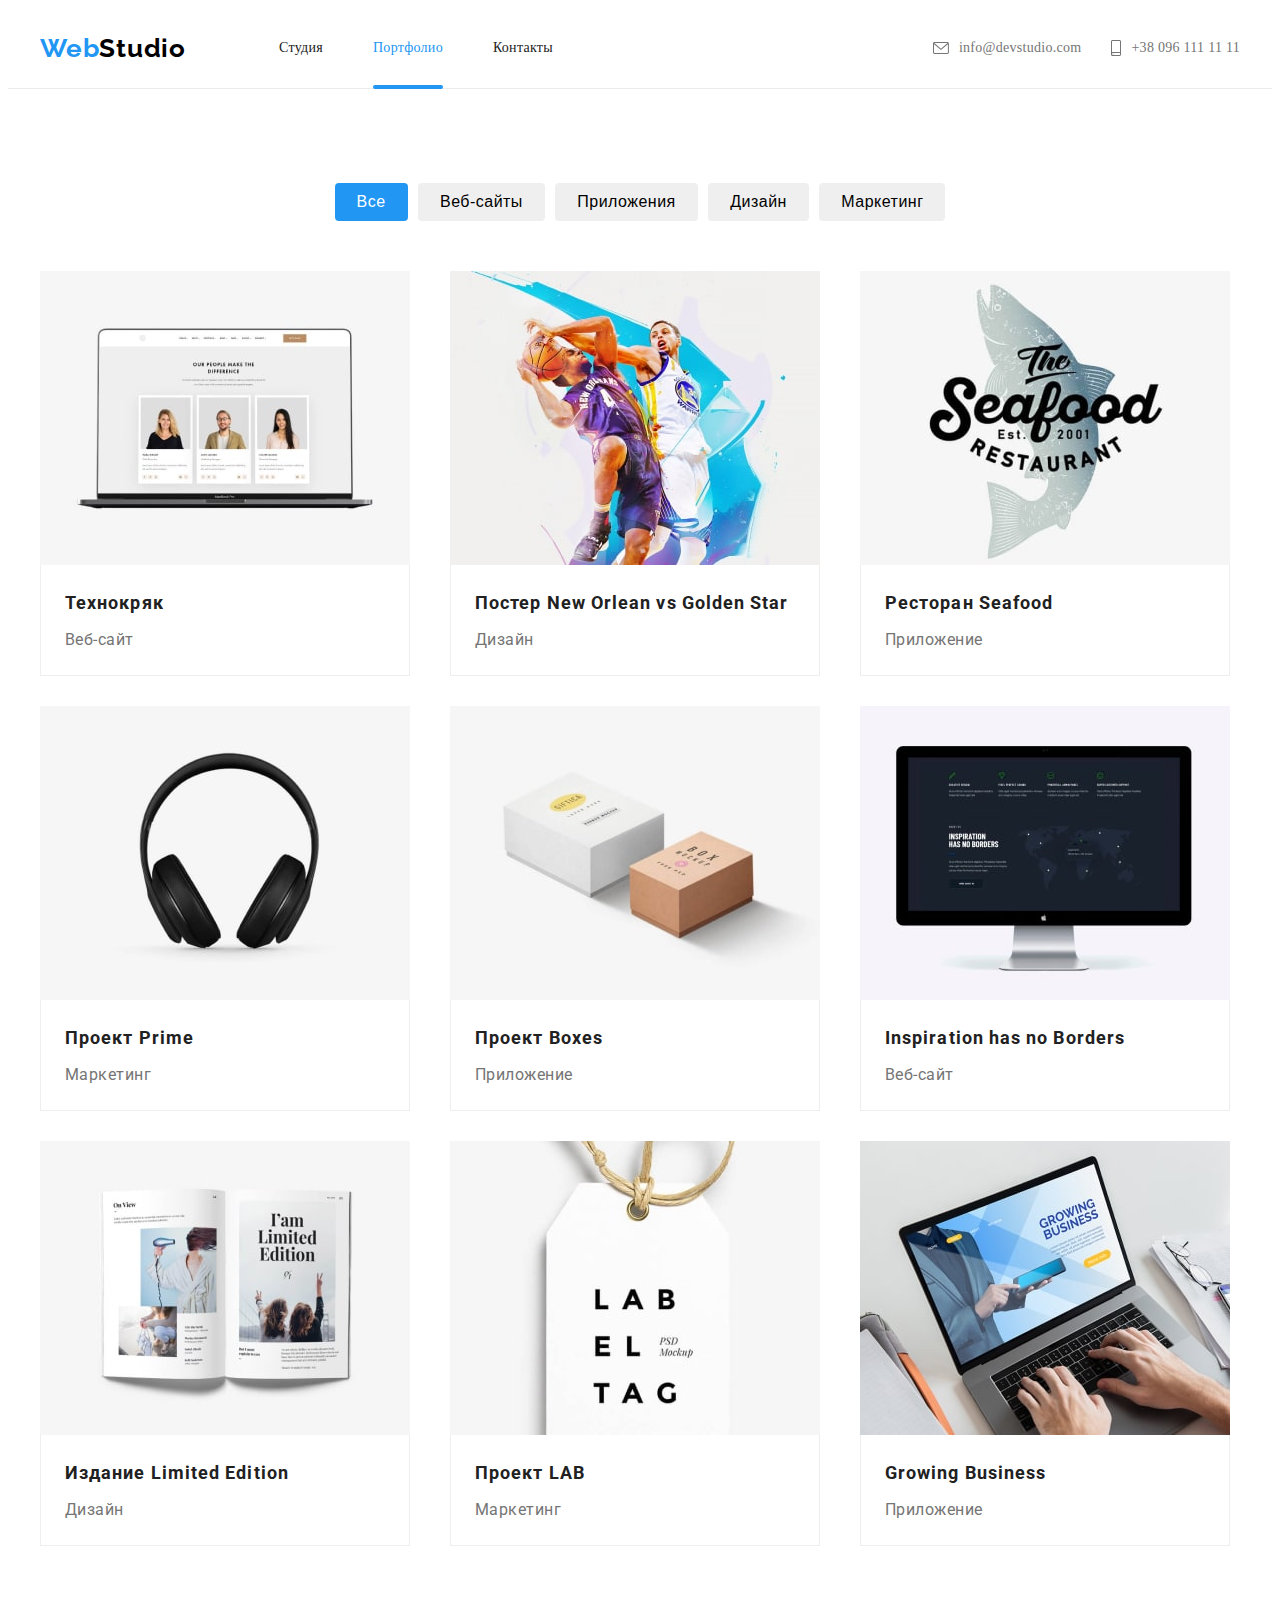
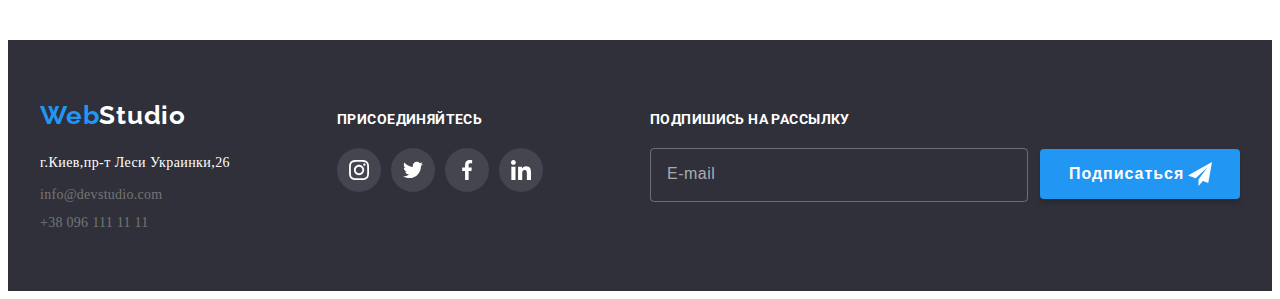
==== portfolio.html @ 3253e3d1 "ДЗ 6" ====
<!DOCTYPE html>
<html lang="ru">

<head>
    
    <meta charset="UTF-8">
    <meta http-equiv="X-UA-Compatible" content="IE=edge">
    <meta name="viewport" content="width=device-width, initial-scale=1.0">
    <title>Document</title>
    <link rel="preconnect" href="https://fonts.googleapis.com">
    <link rel="preconnect" href="https://fonts.gstatic.com" crossorigin>
    <link href="https://fonts.googleapis.com/css2?family=Raleway:wght@700&family=Roboto:wght@400;500;700;900&display=swap"
        rel="stylesheet">
    <link rel="stylesheet" href="https://cdnjs.cloudflare.com/ajax/libs/modern-normalize/1.1.0/modern-normalize.min.css"
        integrity="sha512-wpPYUAdjBVSE4KJnH1VR1HeZfpl1ub8YT/NKx4PuQ5NmX2tKuGu6U/JRp5y+Y8XG2tV+wKQpNHVUX03MfMFn9Q=="
        crossorigin="anonymous" referrerpolicy="no-referrer" />
    <link rel="stylesheet" href="./css/styles.css">
</head>

<body>
    <header class="header portfolio-header">
    <div class="container">
        <nav class="header-nav">
        <a class="header-logo link" href="">
        <span class="logo">Web</span>Studio</a>
            <ul class="header-list list">
                <li class="header-item">
                    <a class="header-link link " href="./index.html" >Студия</a>
                </li>
                <li class="header-item">
                    <a class="header-link link current" href="" >Портфолио</a>
                </li>
                <li class="header-item">
                    <a class="header-link link" href="">Контакты</a>
                </li>
            </ul>
        </nav>
        <ul class="header-contacts list">
            <li class="header-contacts-item">
                <a class="header-contacts-link link" href="mailto:info@devstudio.com">
                    <svg class="icon-contacts" width="16" height="12">
                        <use href="./images/icons.svg#icon-envelope">
                        </use>
                    </svg>
                    info@devstudio.com</a>
            </li>
            <li class="header-contacts-item">
                <a class="header-contacts-link link" href="callto:+380961111111">
                    <svg class="icon-contacts" width="10" height="16">
                        <use href="./images/icons.svg#icon-smartphone">
                        </use>
                    </svg>
                    +38 096 111 11 11</a>
            </li>
        </ul>
    </div>
    </header>
        <main>
            <section class="section">
                <div class="container">
                    <h1 class="visually-hidden" > Продукты веб-студии </h1>                    
                    <ul class="products-list list">
                        <li class="products-item"> <button class="btn-portfolio  current-portfolio " type="button">Все</button> </li>
                        <li class="products-item"> <button class="btn-portfolio" type="button">Веб-сайты</button> </li>
                        <li class="products-item"> <button class="btn-portfolio" type="button">Приложения</button> </li>
                        <li class="products-item"> <button class="btn-portfolio" type="button">Дизайн</button> </li>
                        <li class="products-item"> <button class="btn-portfolio" type="button">Маркетинг</button> </li>
                    </ul>          
                    
                    <h2 hidden> Галерея продуктов</h2>  
                    <ul class="gallary-list list">
                        <li class="gallary-item">
                            <a class="gallary-picture link" href="">  
                                <div class="overlay-card">                          
                                <img src="./images/img-p1.jpg" alt="Монитор ноутбука с фото">
                                <p class="overlay-text">Технокряк это современная площадка распространения коронавируса. Компании используют эту платформу для цифрового
                                шпионажа и атак на защищённые сервера конкурентов.</p>
                                </div>
                                <div class="gallary-text">
                                    <h3 class="gallary-title">Технокряк</h3>
                                    <p class="gallary-item-text">Веб-сайт </p>
                                </div>
                            </a>                            
                        </li>
                        <li class="gallary-item">
                            <a class="gallary-picture  link" href="">
                            <div class="overlay-card">
                                <img src="./images/img-p2.jpg" alt="Баскетбольная игра">
                                <p class="overlay-text">Технокряк это современная площадка распространения коронавируса. Компании используют эту
                                платформу для цифрового
                                шпионажа и атак на защищённые сервера конкурентов.</p>
                            </div>
                            <div class="gallary-text">
                                <h3 class="gallary-title">Постер <span lang="en">New Orlean vs Golden Star</span> </h3>                    
                                <p class="gallary-item-text">Дизайн </p>       
                            </div>
                            </a>
                        </li>
                        <li class="gallary-item">
                            <a class="gallary-picture link" href="">
                            <div class="overlay-card">
                            <img src="./images/img-p3.jpg" alt="Вывеска ресторана">
                            <p class="overlay-text">Технокряк это современная площадка распространения коронавируса. Компании используют эту
                                платформу для цифрового
                                шпионажа и атак на защищённые сервера конкурентов.</p>
                            </div>
                            <div class="gallary-text">
                                <h3 class="gallary-title">Ресторан <span lang="en">Seafood</span></h3> 
                                <p class="gallary-item-text">Приложение</p>
                            </div>
                            </a>
                        </li>
                        <li class="gallary-item">
                            <a class="gallary-picture link" href="">
                                <div class="overlay-card">
                            <img src="./images/img-p4.jpg" alt="Наушники безпроводные">
                            <p class="overlay-text">Технокряк это современная площадка распространения коронавируса. Компании используют эту
                                платформу для цифрового
                                шпионажа и атак на защищённые сервера конкурентов.</p>
                            </div>
                            <div class="gallary-text">
                                <h3 class="gallary-title">Проект <span lang="en">Prime</span></h3>
                                <p class="gallary-item-text">Маркетинг</p>
                            </div>
                            </a>
                        </li>
                        <li class="gallary-item">
                            <a class="gallary-picture link" href="">
                            <div class="overlay-card">                                
                                    <img src="./images/img-p5.jpg" alt="Две коробки">
                                    <p class="overlay-text">Технокряк это современная площадка распространения коронавируса. Компании используют эту
                                        платформу для цифрового
                                        шпионажа и атак на защищённые сервера конкурентов.</p>
                                        
                            </div>
                            <div class="gallary-text">
                                <h3 class="gallary-title">Проект <span lang="en">Boxes</span> </h3>
                                <p class="gallary-item-text">Приложение</p>
                            </div>                            
                        </a>
                        </li>
                        <li class="gallary-item">
                            <a class="gallary-picture link" href="">
                            <div class="overlay-card">
                                <img src="./images/img-p6.jpg" alt="Монитор компьютера">
                                <p class="overlay-text">Технокряк это современная площадка распространения коронавируса. Компании используют эту
                                    платформу для цифрового
                                    шпионажа и атак на защищённые сервера конкурентов.</p>
                            </div>
                            <div class="gallary-text">
                                <h3 class="gallary-title" lang="en">Inspiration has no Borders</h3>
                                <p class="gallary-item-text">Веб-сайт</p>
                            </div>
                            </a>
                            </li>
                        <li class="gallary-item">
                            <a class="gallary-picture link" href="">
                            <div class="overlay-card">
                                <img src="./images/img-p7.jpg" alt="Журнал в развороте">
                                <p class="overlay-text">Технокряк это современная площадка распространения коронавируса. Компании используют эту
                                    платформу для цифрового
                                    шпионажа и атак на защищённые сервера конкурентов.</p>
                            </div>
                            <div class="gallary-text">
                                <h3 class="gallary-title"> Издание <span lang="en">Limited Edition</span></h3>
                                <p class="gallary-item-text">Дизайн</p>
                            </div>
                            </a>
                        </li>
                        <li class="gallary-item">
                            <a class="gallary-picture link" href="">
                            <div class="overlay-card">
                                <img src="./images/img-p8.jpg" alt="">
                                <p class="overlay-text">Технокряк это современная площадка распространения коронавируса. Компании используют эту
                                платформу для цифрового
                                шпионажа и атак на защищённые сервера конкурентов.</p>
                            </div>
                            <div class="gallary-text">
                                <h3 class="gallary-title"> Проект <span lang="en">LAB</span></h3>
                                <p class="gallary-item-text">Маркетинг</p>
                            </div>
                            </a>
                        </li>
                        <li class="gallary-item">
                            <a class="gallary-picture link" href="">
                            <div class="overlay-card">
                                <img src="./images/img-p9.jpg" alt="">
                                <p class="overlay-text">Технокряк это современная площадка распространения коронавируса. Компании используют эту
                                    платформу для цифрового
                                    шпионажа и атак на защищённые сервера конкурентов.</p>
                            </div>
                            <div class="gallary-text">
                                <h3 class="gallary-title" lang="en">Growing Business</h3>
                                <p class="gallary-item-text">Приложение</p>
                            </div>
                            </a>
                        </li>
                    </ul>
                </div>
            </section>  
        </main>
        <!-- футер -->
        <footer class="footer">
            <div class="container ">
                <div class="footer-left">
                    <a class="footer-logo link" href="">
                        <span class="logo">Web</span>Studio</a>
                    <address>
                        <ul class="footer-list list">
                            <li class="footer-address-item">
                                <a class="footer-address-link link" href="https://goo.gl/maps/LKiyTqHWsWKYmrnx8">г.Киев,пр-т
                                    Леси Украинки,26
                                </a>
                            </li>
                            <li class="footer-contacts-item">
                                <a class="footer-contacts-link link" href="mailto:info@devstudio.com">info@devstudio.com</a>
                            </li>
                            <li class="footer-contacts-item">
                                <a class="footer-contacts-link link" href="callto:+380961111111">+38 096 111 11 11</a>
                            </li>
                        </ul>
                    </address>
                </div>
                <div class="join">
                    <p class="join-title">Присоединяйтесь</p>
                    <ul class=" join-list list">
                        <li class="join-item">
                            <a href="" class="join-link">
                                <svg class="join-icon" width="20" height="20">
                                    <use href="./images/icons.svg#icon-instagram"></use>
                                </svg>
                            </a>
                        </li>
                        <li class="join-item">
                            <a href="" class="join-link">
                                <svg class="join-icon" width="20" height="20">
                                    <use href="./images/icons.svg#icon-twitter"></use>
                                </svg>
                            </a>
                        </li>
                        <li class="join-item">
                            <a href="" class="join-link">
                                <svg class="join-icon" width="20" height="20">
                                    <use href="./images/icons.svg#icon-facebook"></use>
                                </svg>
                            </a>
                        </li>
                        <li class="join-item">
                            <a href="" class="join-link">
                                <svg class="join-icon" width="20" height="20">
                                    <use href="./images/icons.svg#icon-linkedin"></use>
                                </svg>
                            </a>
                        </li>
                    </ul>
                </div>
                <div class="email-footer">
                    <p class="join-title">Подпишись на рассылку</p>
                    <form action="" class="email-form">
                        <input type="email" name="email-name" class="email-input" placeholder="E-mail">
                        <!-- <a href="" class="email-footer-link link"> -->
                        <button type="submit" class="btn-email"> Подписаться
                            <svg class="send-icon" width="24" height="24">
                                <use href="./images/icons.svg#icon-send"></use>
                            </svg>
                        </button>
                        <!-- </a> -->
                    </form>
                </div>
            </div>
        </footer>
        </body>
        
        </html>
---- css/styles.css ----
:root {
  --main-title-colour: #ffffff;
  --secondary-title-colour: #212121;
  --main-text-color: #757575;
  --main-text-color: #212121;
  --secondary-text-color: #757575;
  --blue-color: #2196f3;
}
.body {
  font-family: "Roboto", sans-serif;
  font-style: normal;
  color: var(--main-text-color);
}

p,
h1,
h2,
h3,
h4,
h5,
h6 {
  margin-top: 0;
  margin-bottom: 0;
}

ul {
  margin-top: 0;
  margin-bottom: 0;
  padding-left: 0;
}

.container {
  width: 1200px;
  padding-left: 15px;
  padding-right: 15px;
  margin: 0 auto;
}

.section {
  padding-top: 94px;
  padding-bottom: 94px;
}

.list {
  list-style: none;
}

.link {
  text-decoration: none;
}

.visually-hidden {
  position: absolute;
  width: 1px;
  height: 1px;
  margin: -1px;
  padding: 0;
  overflow: hidden;
  border: 0;
  clip: rect(0 0 0 0);
}

/*  -----------HEADER ------------*/
.header .container {
  background-color: #ffffff;
  display: flex;
  align-items: center;
  justify-content: space-between;
}

.header-logo {
  font-family: "Raleway", sans-serif;
  font-weight: 700;
  font-size: 26px;
  line-height: 1.19;
  color: #000000;
  letter-spacing: 0.03em;
  margin-right: 93px;
  padding-top: 24px;
  padding-bottom: 24px;
}

.logo {
  color: var(--blue-color);
}

.header-nav {
  display: flex;
  align-items: center;
  margin-right: 305px;
}

.header-list {
  display: flex;
  align-items: center;
}
.header-item:not(:last-child) {
  margin-right: 50px;
}

.header-contacts {
  display: flex;
  align-items: center;
}
.header-contacts-item:first-child {
  margin-right: 30px;
}
.icon-contacts {
  fill: #757575;
  margin-right: 10px;
  transition: fill 250ms cubic-bezier(0.4, 0, 0.2, 1);
}

.portfolio-header {
  border-bottom: 1px solid #ececec;
}
.header-contacts-link {
  display: flex;
  font-style: normal;
  font-weight: 500;
  font-size: 14px;
  line-height: 1.14;
  letter-spacing: 0.02em;
  color: var(--secondary-text-color);
  padding-top: 32px;
  padding-bottom: 32px;
  align-items: center;
  transition: color 250ms cubic-bezier(0.4, 0, 0.2, 1);
}

.header-contacts-link:hover,
.header-contacts-link:focus,
.header-contacts-link:hover .icon-contacts,
.header-contacts-link:focus .icon-contacts {
  color: #2196f3;
  fill: #2196f3;
}

.header-link {
  position: relative;
  font-weight: 500;
  font-size: 14px;
  line-height: 1.14;
  letter-spacing: 0.02em;
  color: var(--secondary-title-colour);
  display: block;
  padding-top: 32px;
  padding-bottom: 32px;
  transition: color 250ms cubic-bezier(0.4, 0, 0.2, 1);
}
.header-link:hover,
.header-link:focus {
  color: #2196f3;
}
.current {
  color: #2196f3;
}
.current::after {
  display: block;
  position: absolute;
  content: "";
  width: 100%;
  height: 4px;
  background: #2196f3;
  border-radius: 2px;
  bottom: -1px;
}

/* -----------HERO---------- */

.hero {
  background-color: #2f303a;
  background-image: linear-gradient(
      rgba(47, 48, 58, 0.4),
      rgba(47, 48, 58, 0.4)
    ),
    url(../images/Img-hero.jpg);
  max-width: 1600px;
  background-position: center;
  margin-left: auto;
  margin-right: auto;
}

.hero-section {
  padding-top: 200px;
  padding-bottom: 200px;
  display: block;
  justify-content: center;

  /* background: #C4C4C4; */
}

.hero-title {
  font-family: Roboto;
  font-style: normal;
  font-weight: 900;
  font-size: 44px;
  line-height: 1.36;
  text-align: center;
  letter-spacing: 0.06em;
  text-transform: uppercase;
  color: #ffffff;
  max-width: 696px;
  margin-bottom: 30px;
  margin-left: auto;
  margin-right: auto;
}

.btn-studio {
  font-weight: bold;
  font-size: 16px;
  line-height: 1.87;
  letter-spacing: 0.06em;
  color: #ffffff;
  background-color: var(--blue-color);
  cursor: pointer;
  padding: 10px 32px;
  border: 0px;
  border-radius: 4px;
  display: block;
  margin-right: auto;
  margin-left: auto;
  transition: color 250ms cubic-bezier(0.4, 0, 0.2, 1);
}

.btn-studio:focus,
.btn-studio:hover {
  background-color: var(--blue-color);
}
.btn-portfolio {
  font-weight: 500;
  font-size: 16px;
  line-height: 1.62;
  text-align: center;
  letter-spacing: 0.03em;
  border: 0px;
  border-radius: 4px;
  cursor: pointer;
  padding: 6px 22px;
  transition: background-color 250ms cubic-bezier(0.4, 0, 0.2, 1),
    box-shadow 250ms cubic-bezier(0.4, 0, 0.2, 1),
    color 250ms cubic-bezier(0.4, 0, 0.2, 1);
}

.btn-portfolio:focus,
.btn-portfolio:hover {
  background-color: var(--blue-color);
  box-shadow: 0px 3px 1px rgba(0, 0, 0, 0.1), 0px 1px 2px rgba(0, 0, 0, 0.08),
    0px 2px 2px rgba(0, 0, 0, 0.12);
  color: #ffffff;
}

/* -----------ADVANTAGES----------- */

.advantages-item {
  width: 270px;
}
.advantages-item:not(:last-child) {
  margin-right: 30px;
}

.advantages-list {
  font-size: 14px;
  line-height: 1.71;
  letter-spacing: 0.03em;
  color: var(--secondary-text-color);
  display: flex;
}
.advantages-title {
  font-size: 14px;
  line-height: 1.14;
  letter-spacing: 0.03em;
  text-transform: uppercase;
  color: var(--main-text-color);
  margin-bottom: 10px;
}

.advantages-item::before {
  display: block;
  content: "";
  height: 120px;
  background-color: #f5f4fa;
  background-position: center;
  margin-bottom: 30px;
  background-repeat: no-repeat;
}

.icon-antenna::before {
  background-image: url(../images/antenna.svg);
}
.icon-clock::before {
  background-image: url(../images/clock.svg);
}
.icon-diagramm::before {
  background-image: url(../images/diagram.svg);
}
.icon-astronavt::before {
  background-image: url(../images/astronaut.svg);
}

.advantages-text {
  font-size: 14px;
  line-height: 1.71;
  letter-spacing: 0.03em;
  color: var(--secondary-text-color);
  text-align: start;
}
/* -------------work------------- */

.work-section {
  padding-bottom: 94px;
}
.work-title {
  font-weight: bold;
  font-size: 36px;
  line-height: 1.17;
  text-align: center;
  letter-spacing: 0.03em;
  color: var(--secondary-title-colour);
  margin-bottom: 50px;
}
.work-list {
  display: flex;
  align-items: center;
}

.work-image:not(:last-child) {
  margin-right: 30px;
}
.image-card {
  position: relative;
}
img {
  display: block;
}
.image-text {
  display: flex;
  position: absolute;
  font-weight: bold;
  font-size: 14px;
  line-height: 1.14;
  text-align: center;
  letter-spacing: 0.03em;
  text-transform: uppercase;
  color: #ffffff;
  bottom: 0;
  margin: 0 auto;
  width: 370px;
  height: 70px;
  background: rgba(47, 48, 58, 0.8);
  align-items: center;
  justify-content: center;
}

/*-------------- TEAM ---------------*/

.team {
  background: rgba(245, 244, 250, 1);
  justify-content: center;
}

.team-list {
  display: flex;
  /* margin-bottom: 94px; */
}
.team-title {
  font-weight: bold;
  font-size: 36px;
  line-height: 1.17;
  text-align: center;
  letter-spacing: 0.03em;
  color: var(--secondary-title-colour);
  margin-bottom: 50px;
}
.team-item:not(:last-child) {
  margin-right: 30px;
}

.team-item {
  text-align: center;
  box-shadow: 0px 1px 3px rgba(0, 0, 0, 0.12), 0px 1px 1px rgba(0, 0, 0, 0.14),
    0px 2px 1px rgba(0, 0, 0, 0.2);
  border-radius: 0px 0px 4px 4px;

  background-color: #ffffff;
  width: 270px;
  filter: drop-shadow(0px 4px 4px rgba(0, 0, 0, 0.25));
}
.team-item:first-child {
  padding-left: -15px;
}
.team-text {
  padding: 30px 32px;
  border: 1px solid #f5f4fa;
  border-radius: 5px;
}

.team-name {
  font-size: 16px;
  line-height: 19px;
  letter-spacing: 0.03em;
  color: var(--secondary-title-colour);
  margin-bottom: 10px;
}
.team-profession {
  font-weight: normal;
  font-size: 16px;
  line-height: 1.19;
  letter-spacing: 0.03em;
  color: var(--secondary-text-color);
  margin-bottom: 16px;
}
.socials-list {
  fill: #afb1b8;
  display: flex;
  justify-content: center;
}

.socials-item {
  width: 44px;
  height: 44px;
}

.socials-item:not(:last-child) {
  margin-right: 10px;
}
.socials-icon {
  transition: fill 250ms cubic-bezier(0.4, 0, 0.2, 1);
}
.socials-link {
  width: 100%;
  height: 100%;
  display: flex;
  align-items: center;
  justify-content: center;
  border-radius: 50%;
  background-color: #ffffff;
  fill: #afb1b8;
  transition: background-color 250ms cubic-bezier(0.4, 0, 0.2, 1);
}
.socials-link:hover,
.socials-link:focus,
.socials-link:hover .socials-icon,
.socials-link:focus .socials-icon {
  background-color: #2196f3;
  fill: #ffffff;
}

/* -------------CLIENTS_______________ */
.clients {
  background-color: #ffffff;
  justify-content: center;
}
.clients-title {
  font-weight: bold;
  font-size: 36px;
  line-height: 1.17;
  text-align: center;
  letter-spacing: 0.03em;
  color: var(--secondary-title-colour);
  margin-bottom: 50px;
}
.clients-list {
  display: flex;
  justify-content: center;
}
.clients-item {
  width: 170px;
  height: 90px;
}

.clients-item:not(:last-child) {
  margin-right: 30px;
}

.clients-link {
  width: 100%;
  height: 100%;
  display: flex;
  align-items: center;
  justify-content: center;
  border: 1px solid #afb1b8;
  /* padding: 16px 31px; */
  border-radius: 4px;
  transition: border-color 250ms cubic-bezier(0.4, 0, 0.2, 1);
}

.clients-link:hover,
.clients-link:focus,
.clients-link:hover .clients-logo,
.clients-link:focus .clients-logo {
  border-color: #2196f3;
  fill: #2196f3;
}

.clients-logo {
  fill: #afb1b8;
  transition: fill 250ms cubic-bezier(0.4, 0, 0.2, 1);
}
/*-------------- PRODUCTS -------------*/

.products-list {
  width: 611px;
  justify-content: space-between;
  display: flex;
  margin-left: auto;
  margin-right: auto;
  margin-bottom: 50px;
}

.current-portfolio {
  color: #ffffff;
  background-color: var(--blue-color);
}
/* padding-right: 8px;
 */

.products-item:not(:last-child) {
  margin-right: 8px;
}

/* -----GALLARY--- */
.gallary-title {
  font-weight: bold;
  font-size: 18px;
  line-height: 2;
  letter-spacing: 0.06em;
  color: var(--secondary-title-colour);
  margin-bottom: 4px;
  border: 0px;
}
.gallary-text {
  font-family: "Roboto", sans-serif;
  padding: 20px 24px;
  border: 1px solid #eeeeee;
  border-top: 0;
}
.gallary-item-text {
  font-weight: normal;
  font-size: 16px;
  line-height: 1.87;
  letter-spacing: 0.03em;
  color: var(--secondary-text-color);
}
.gallary-list {
  display: flex;
  flex-wrap: wrap;
  /* flex-basis: calc((100%-60px) / 3); */
  margin-right: -30px;
  margin-bottom: -30px;
}

.gallary-item {
  margin-right: 30px;
  margin-bottom: 30px;
  flex-basis: calc(100% / 3 - 30px);
}
.gallary-picture {
  display: block;
  width: 370px;
  transition: box-shadow 250ms cubic-bezier(0.4, 0, 0.2, 1);
}
.gallary-picture:hover,
.gallary-picture:focus {
  box-shadow: 0px 1px 1px rgba(0, 0, 0, 0.12), 0px 4px 4px rgba(0, 0, 0, 0.06),
    1px 4px 6px rgba(0, 0, 0, 0.16);
}
.gallary-picture:hover .overlay-text,
.gallary-picture:focus .overlay-text {
  opacity: 1;
  transform: translateY(0%);
}

@keyframes overlay-text {
  0% {
    transform: translateY(0%);
  }
  100% {
    transform: translateY(100%);
  }
}
.overlay-card {
  position: relative;
  overflow: hidden;
}
.overlay-text {
  display: flex;
  position: absolute;
  width: 100%;
  height: 100%;
  opacity: 0;
  top: 0;
  left: 0;
  font-weight: normal;
  font-size: 18px;
  line-height: 1.56;
  letter-spacing: 0.03em;
  color: #ffffff;
  transform: translateY(101%);
  transition: transform 250ms cubic-bezier(0.4, 0, 0.2, 1);
  background: rgba(33, 150, 243, 0.9);
  padding: 63px 24px;
}

/* -------FOOTER-------- */
.footer {
  background-color: #2f303a;
  display: block;
  flex-direction: column;
  padding-top: 60px;
  padding-bottom: 60px;
}
.footer .container {
  display: flex;
  align-items: baseline;
  justify-content: space-between;
}
.footer-logo {
  font-family: "Raleway", sans-serif;
  font-weight: 700;
  font-size: 26px;
  line-height: 1.19;
  color: #ffffff;
  letter-spacing: 0.03em;
  margin-bottom: 20px;
  display: block;
}

/* .footer-left {
  margin-right: 70px;
} */
.footer-contacts-item:not(:last-child) {
  margin-bottom: 10px;
}

.footer-contacts-link:hover,
.footer-contacts-link:focus {
  color: #2196f3;
}

.footer-contacts-link {
  font-style: normal;
  font-weight: 500;
  font-size: 14px;
  line-height: 1.14;
  letter-spacing: 0.02em;
  color: var(--secondary-text-color);
  transition: color 250ms cubic-bezier(0.4, 0, 0.2, 1);
}

.footer-address-link {
  font-style: normal;
  font-weight: normal;
  font-size: 14px;
  line-height: 1.71;
  letter-spacing: 0.03em;
  color: #ffffff;
  transition: color 250ms cubic-bezier(0.4, 0, 0.2, 1);
}

.footer-address-link:hover,
.footer-address-link:focus {
  color: #2196f3;
}
.footer-address-item {
  margin-bottom: 10px;
}

/* .join {
  margin-right: auto;
} */
.email-footer {
  justify-content: right;
}
.join-title {
  font-family: Roboto;
  font-style: normal;
  font-weight: bold;
  font-size: 14px;
  line-height: 1.14;
  letter-spacing: 0.03em;
  text-transform: uppercase;
  color: #ffffff;
  margin-bottom: 20px;
}
.join-list {
  display: flex;
  justify-content: center;
  flex-direction: row;
}

.join-link {
  background-color: rgba(0, 0, 0, 0.25);
}
.join-item {
  width: 44px;
  height: 44px;
}

.join-item:not(:last-child) {
  margin-right: 10px;
}

.join-link {
  width: 100%;
  height: 100%;
  display: flex;
  align-items: center;
  justify-content: center;
  border-radius: 50%;
  background-color: rgba(255, 255, 255, 0.1);
  fill: #ffffff;
  transition: background-color 250ms cubic-bezier(0.4, 0, 0.2, 1);
}
.join-link:hover,
.join-link:focus {
  background-color: #2196f3;
}
.email-form {
  margin-left: auto;
  display: flex;
  align-items: baseline;
}
.email-input {
  width: 358px;
  height: 50px;
  border: 1px solid rgba(255, 255, 255, 0.3);
  border-radius: 4px;
  margin-right: 12px;
  background-color: inherit;
  color: #ffffff;
  padding-left: 16px;
  outline: none;
}

.email-input::placeholder {
  font-size: 16px;
  line-height: 1.25;
  display: flex;
  align-items: center;
  letter-spacing: 0.03em;
  color: rgba(255, 255, 255, 0.6);
}
.btn-email {
  display: inline-block;
  position: relative;
  width: 200px;
  height: 50px;
  background-color: var(--blue-color);
  box-shadow: 0px 4px 4px rgba(0, 0, 0, 0.15);
  padding: 10px 62px 10px 29px;
  border-radius: 4px;
  color: var(--main-title-colour);
  border: 0;
  cursor: pointer;
  font-weight: bold;
  font-size: 16px;
  line-height: 1.87;
  letter-spacing: 0.06em;
}

.send-icon {
  position: absolute;
  align-items: center;
  top: 13px;
  right: 28px;
}

/* --------- MODAL ---------------- */

.backdrop.is-hidden {
  visibility: hidden;
  pointer-events: none;
  opacity: 0;
}

.modal {
  position: absolute;
  background-color: #ffffff;
  top: 50%;
  left: 50%;
  transition: transform 250ms cubic-bezier(0.4, 0, 0.2, 1);
  opacity: 1;
  width: 530px;
  height: 580px;
  padding: 15px;
  box-shadow: 0px 1px 3px rgba(0, 0, 0, 0.12), 0px 1px 1px rgba(0, 0, 0, 0.14),
    0px 2px 1px rgba(0, 0, 0, 0.2);
  border-radius: 4px;
  transform: scale(1) translate(-50%, -50%);
  padding: 40px 40px;
}
.btn-close {
  position: absolute;
  display: flex;
  top: 8px;
  right: 8px;
  width: 30px;
  height: 30px;
  border: 1px solid rgba(0, 0, 0, 0.1);
  border-radius: 50%;
  align-items: center;
  justify-content: center;
  cursor: pointer;
}
.close-icon {
  transition: fill 250ms cubic-bezier(0.4, 0, 0.2, 1);
}

.btn-close:hover .close-icon,
.btn-close:focus .close-icon {
  fill: var(--blue-color);
}

.backdrop {
  position: fixed;
  top: 0;
  left: 0;
  width: 100%;
  height: 100%;
  opacity: 1;
  visibility: visible;
  background-color: rgba(0, 0, 0, 0.2);
  transition: opacity 250ms cubic-bezier(0.4, 0, 0.2, 1),
    visibility 250ms cubic-bezier(0.4, 0, 0.2, 1);
}

.backdrop.is-hidden .modal {
  transform: scale(0.8) translate(-50%, -50%);
  /* opacity: 0; */
}
.modal-title {
  display: inline-block;
  font-size: 20px;
  line-height: 1.15;
  text-align: center;
  letter-spacing: 0.03em;
  color: var(--secondary-title-colour);
  font-family: "Roboto";
  font-style: normal;
  margin-bottom: 12px;
}

.modal-form-field {
  margin-bottom: 10px;
}
.input-wrapper {
  display: block;
  position: relative;
}

.modal-form-input:focus + .modal-form-icon {
  fill: var(--blue-color);
}
.modal-form-input:focus {
  border-color: var(--blue-color);
}

.modal-form-label {
  display: block;
  font-size: 12px;
  line-height: 1.17;
  letter-spacing: 0.01em;
  color: var(--secondary-text-color);
  margin-bottom: 4px;
}

.modal-form-input {
  width: 100%;
  height: 40px;
  border: 1px solid rgba(33, 33, 33, 0.2);
  border-radius: 4px;
  padding-left: 35px;
  outline: none;
  transition: border 250ms cubic-bezier(0.4, 0, 0.2, 1);
}
.modal-form-icon {
  position: absolute;
  left: 15px;
  top: 50%;
  transform: translateY(-50%);
  transition: fill 250ms cubic-bezier(0.4, 0, 0.2, 1);
}
.modal-comments {
  width: 100%;
  height: 120px;
  border: 1px solid rgba(33, 33, 33, 0.2);
  border-radius: 4px;
  padding-left: 16px;
  padding-top: 12px;
  resize: none;
  outline: none;
  transition: border 250ms cubic-bezier(0.4, 0, 0.2, 1);
}

.modal-comments::placeholder {
  font-size: 12px;
  line-height: 1.17;
  letter-spacing: 0.01em;
  color: rgba(117, 117, 117, 0.5);
}

.modal-comments:focus {
  border-color: var(--blue-color);
}

.check-label {
  display: flex;
  align-items: center;
  position: relative;
  margin-bottom: 30px;
  cursor: pointer;
}

.icon-check {
  width: 16px;
  height: 15px;
  border: 2px solid #212121;
  border-radius: 2px;
  margin-right: 7px;
  display: flex;
  justify-content: center;
  align-items: center;
}
.checkbox:checked + .check-label .icon-check {
  background: var(--blue-color);
  border: none;
}
.conditions {
  margin-left: 10px;
  color: var(--blue-color);
}
.form-btn {
  display: block;
  margin: 0 auto;
  width: 200px;
  height: 50px;
  background-color: var(--blue-color);

  border-radius: 4px;
  color: var(--main-title-colour);
  border: 0;
  cursor: pointer;
  font-weight: bold;
  font-size: 16px;
  line-height: 1.87;
  /* align-items: baseline; */
  /* text-align: center; */
  letter-spacing: 0.06em;
}
.form-btn:hover,
.form-btn:focus {
  box-shadow: 0px 4px 4px rgba(0, 0, 0, 0.15);
}

/* input:-webkit-autofill:hover,
input:-webkit-autofill:focus,
input:-webkit-autofill:active {
    transition: background-color 5000s ease-in-out 0s;
    -webkit-box-shadow: 0 0 0px 1000px #fff inset;
} */
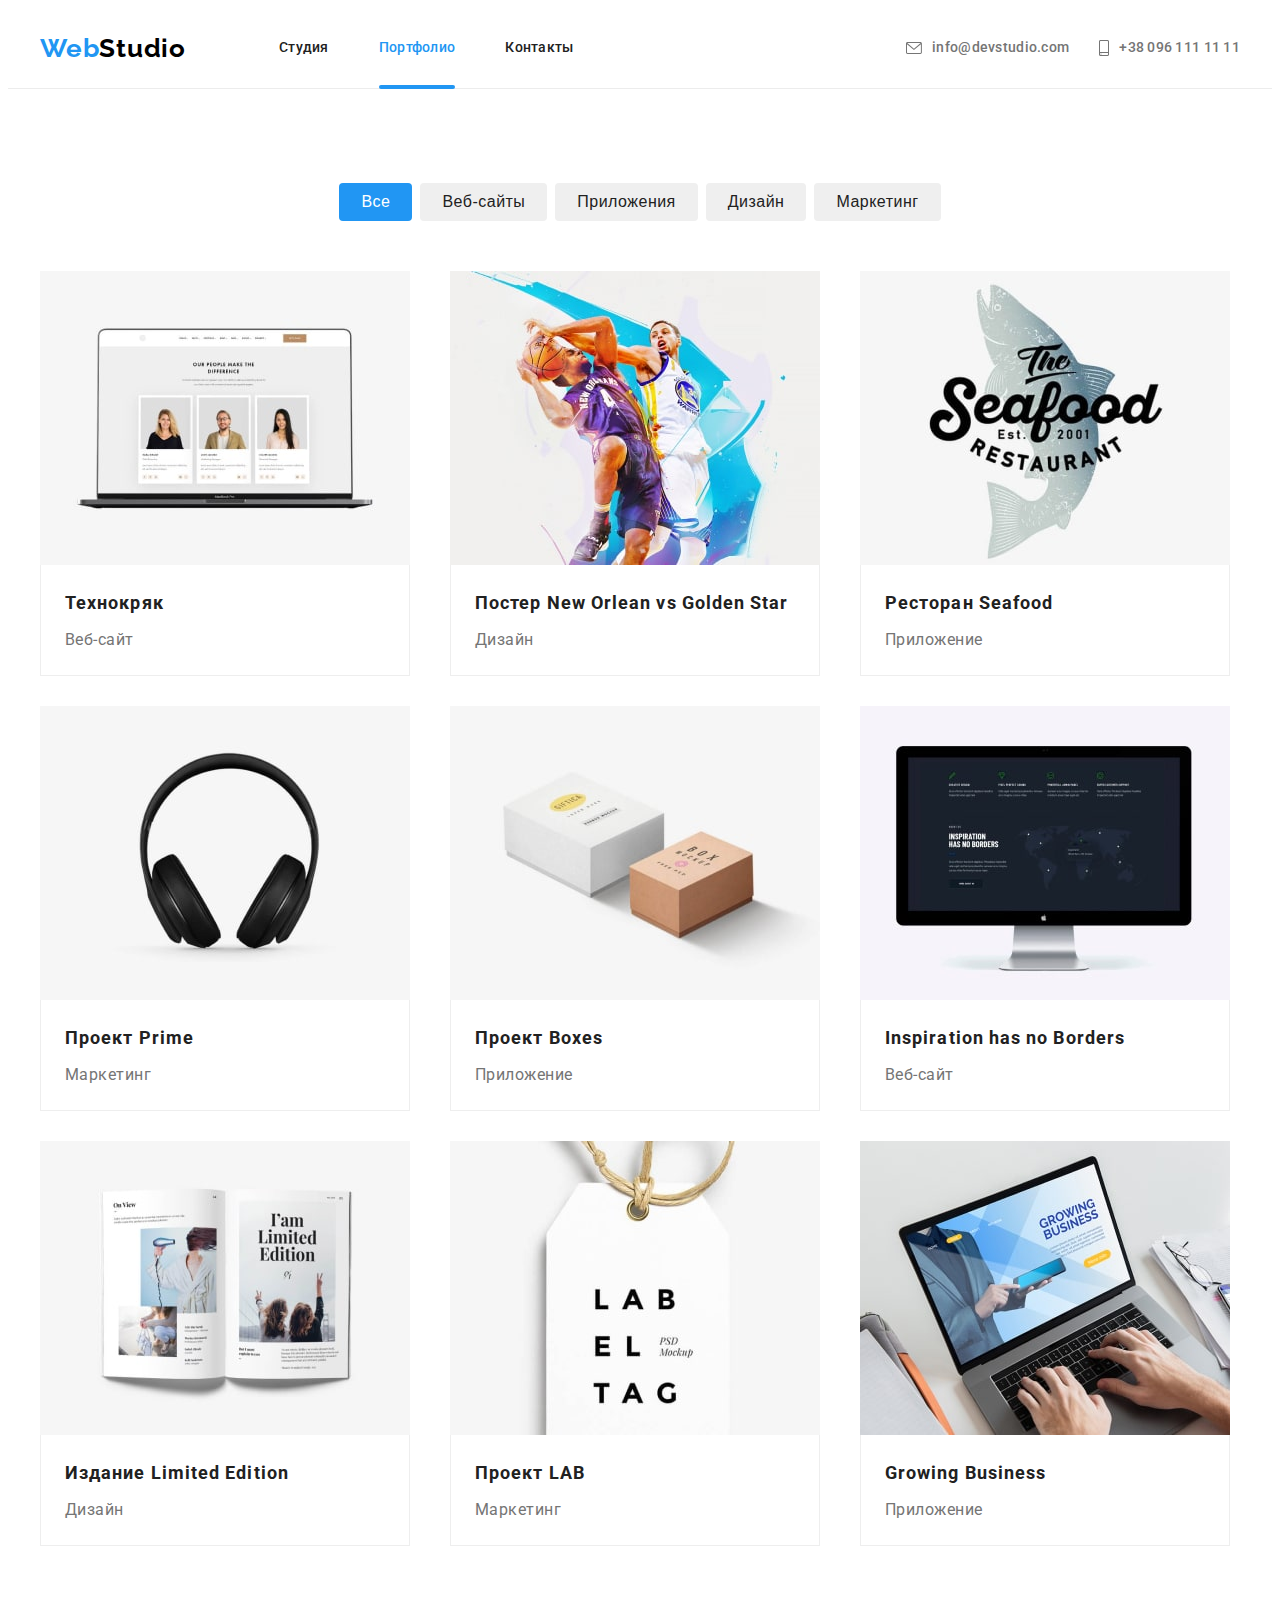
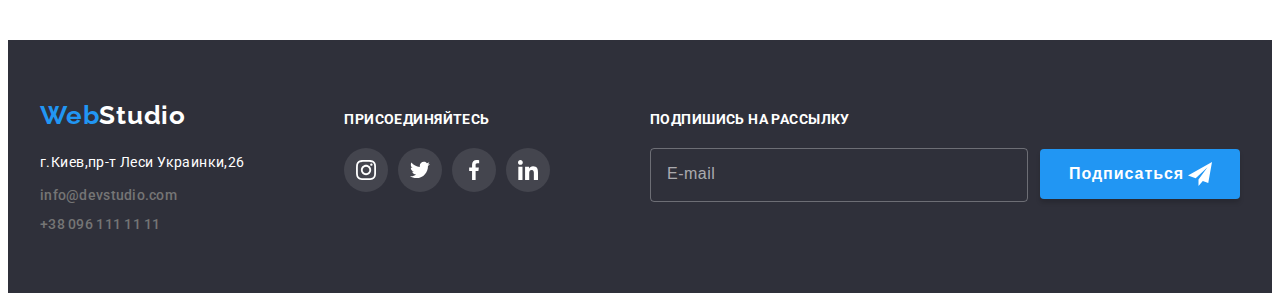
==== commit e6aa59e8: "ДЗ 6/1" ====
--- a/portfolio.html
+++ b/portfolio.html
@@ -256,7 +256,7 @@
                 </div>
                 <div class="email-footer">
                     <p class="join-title">Подпишись на рассылку</p>
-                    <form action="" class="email-form">
+                    <form action="#" class="email-form">
                         <input type="email" name="email-name" class="email-input" placeholder="E-mail">
                         <!-- <a href="" class="email-footer-link link"> -->
                         <button type="submit" class="btn-email"> Подписаться
--- a/css/styles.css
+++ b/css/styles.css
@@ -6,7 +6,7 @@
   --secondary-text-color: #757575;
   --blue-color: #2196f3;
 }
-.body {
+body {
   font-family: "Roboto", sans-serif;
   font-style: normal;
   color: var(--main-text-color);
@@ -191,8 +191,8 @@
 }
 
 .hero-title {
-  font-family: Roboto;
-  font-style: normal;
+  /* font-family: "Roboto";
+  font-style: normal; */
   font-weight: 900;
   font-size: 44px;
   line-height: 1.36;
@@ -237,6 +237,7 @@
   border-radius: 4px;
   cursor: pointer;
   padding: 6px 22px;
+  color: #212121;
   transition: background-color 250ms cubic-bezier(0.4, 0, 0.2, 1),
     box-shadow 250ms cubic-bezier(0.4, 0, 0.2, 1),
     color 250ms cubic-bezier(0.4, 0, 0.2, 1);
@@ -500,9 +501,9 @@
 /*-------------- PRODUCTS -------------*/
 
 .products-list {
-  width: 611px;
-  justify-content: space-between;
-  display: flex;
+  display: flex;
+  justify-content: center;
+  align-items: center;
   margin-left: auto;
   margin-right: auto;
   margin-bottom: 50px;
@@ -530,7 +531,7 @@
   border: 0px;
 }
 .gallary-text {
-  font-family: "Roboto", sans-serif;
+  /* font-family: "Roboto", sans-serif; */
   padding: 20px 24px;
   border: 1px solid #eeeeee;
   border-top: 0;
@@ -673,8 +674,8 @@
   justify-content: right;
 }
 .join-title {
-  font-family: Roboto;
-  font-style: normal;
+  /* font-family: "Roboto";
+  font-style: normal; */
   font-weight: bold;
   font-size: 14px;
   line-height: 1.14;
@@ -781,9 +782,8 @@
   left: 50%;
   transition: transform 250ms cubic-bezier(0.4, 0, 0.2, 1);
   opacity: 1;
-  width: 530px;
-  height: 580px;
-  padding: 15px;
+  width: 528px;
+  height: 581px;
   box-shadow: 0px 1px 3px rgba(0, 0, 0, 0.12), 0px 1px 1px rgba(0, 0, 0, 0.14),
     0px 2px 1px rgba(0, 0, 0, 0.2);
   border-radius: 4px;
@@ -836,8 +836,8 @@
   text-align: center;
   letter-spacing: 0.03em;
   color: var(--secondary-title-colour);
-  font-family: "Roboto";
-  font-style: normal;
+  /* font-family: "Roboto";
+  font-style: normal; */
   margin-bottom: 12px;
 }
 
@@ -881,13 +881,18 @@
   transform: translateY(-50%);
   transition: fill 250ms cubic-bezier(0.4, 0, 0.2, 1);
 }
+.modal-comments-field {
+  margin-bottom: 20px;
+}
+.modal-check-field {
+  margin-bottom: 30px;
+}
 .modal-comments {
   width: 100%;
-  height: 120px;
+  height: 118px;
   border: 1px solid rgba(33, 33, 33, 0.2);
   border-radius: 4px;
-  padding-left: 16px;
-  padding-top: 12px;
+  padding: 11px 15px;
   resize: none;
   outline: none;
   transition: border 250ms cubic-bezier(0.4, 0, 0.2, 1);
@@ -908,8 +913,15 @@
   display: flex;
   align-items: center;
   position: relative;
-  margin-bottom: 30px;
+  /* margin-bottom: 30px; */
   cursor: pointer;
+  /* font-family: "Roboto";
+  font-style: normal; */
+  font-weight: normal;
+  font-size: 14px;
+  line-height: 1.71;
+  letter-spacing: 0.03em;
+  color: #757575;
 }
 
 .icon-check {
@@ -929,7 +941,15 @@
 .conditions {
   margin-left: 10px;
   color: var(--blue-color);
-}
+  /* font-family: Roboto;
+  font-style: normal; */
+  font-weight: normal;
+  font-size: 14px;
+  line-height: 1.71;
+  letter-spacing: 0.03em;
+  text-decoration-line: underline;
+}
+
 .form-btn {
   display: block;
   margin: 0 auto;
@@ -953,9 +973,9 @@
   box-shadow: 0px 4px 4px rgba(0, 0, 0, 0.15);
 }
 
-/* input:-webkit-autofill:hover,
+input:-webkit-autofill:hover,
 input:-webkit-autofill:focus,
 input:-webkit-autofill:active {
-    transition: background-color 5000s ease-in-out 0s;
-    -webkit-box-shadow: 0 0 0px 1000px #fff inset;
-} */
+  transition: background-color 5000s ease-in-out 0s;
+  -webkit-box-shadow: 0 0 0px 1000px #fff inset;
+}
